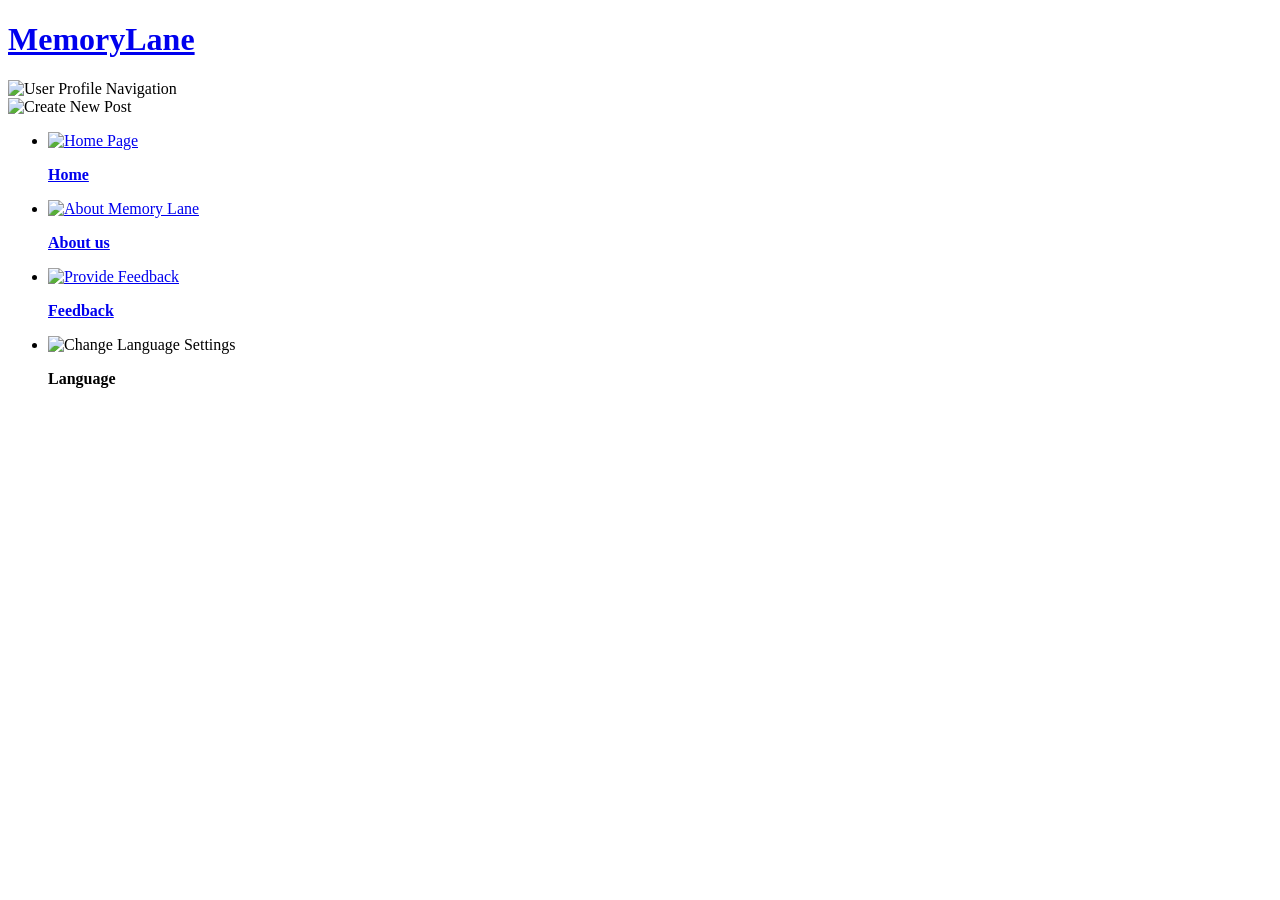
==== index.html @ acafd522 "Added SEO tags" ====
<!DOCTYPE html>
<html lang="en">
<head>
  <script async src="https://pagead2.googlesyndication.com/pagead/js/adsbygoogle.js?client=ca-pub-5107419722863748" crossorigin="anonymous"></script>
  <script async src="https://www.googletagmanager.com/gtag/js?id=G-7Q549QGDQQ"></script>
  <script>
    window.dataLayer = window.dataLayer || [];
    function gtag(){dataLayer.push(arguments);}
    gtag('js', new Date());
    gtag('config', 'G-7Q549QGDQQ');
  </script>

  <meta charset="UTF-8">
  <meta name="viewport" content="width=device-width, initial-scale=1.0">
  
  <title>Memory Lane | Share and Preserve Your Personal Memories</title>
  <meta name="description" content="Memory Lane is a personal space to post and preserve your cherished memories. Connect with your past through text and images.">
  <meta name="keywords" content="memory lane, personal blog, digital diary, save memories, photo sharing">
  <link rel="canonical" href="https://yourdomain.com/index.html">

  <meta property="og:title" content="Memory Lane - Your Personal Memory Hub">
  <meta property="og:description" content="A digital space to capture and revisit your life's best moments.">
  <meta property="og:image" content="https://yourdomain.com/assects/images/og-preview.png">
  <meta property="og:url" content="https://yourdomain.com/index.html">
  <meta property="og:type" content="website">

  <link href='https://fonts.googleapis.com/css?family=Pacifico' rel='stylesheet'>
  <link rel="stylesheet" href="assects/css/header.css"> 
  <link rel="stylesheet" href="assects/css/post.css">
  <script src="https://code.jquery.com/jquery-3.6.4.min.js"></script>
</head>
<body>

  <div class="header">
    <a href="index.html" class="logo"><h1>MemoryLane</h1></a>
    <div class="profileIcon">
        <img src="assects/images/profile.png" alt="User Profile Navigation">
    </div> 
    <div class="post-icon" id="postIcon">
        <img src="assects/images/post-icon.png" alt="Create New Post">
    </div>
  </div>

  <div class="side-nav">
    <ul>
        <li><a href="index.html"><img src="assects/images/home.png" alt="Home Page"></a>      <a href="index.html">  <p><b>Home  </b></p> </a></li>
        <li><a href="aboutus.html"><img src="assects/images/aboutus.png" alt="About Memory Lane"></a>   <a href="aboutus.html">  <p><b>About us  </b></p> </a></li>
        <li><a href="feedback.html"><img src="assects/images/feedback.png" alt="Provide Feedback"></a>  <a href="feedback.html">  <p><b>Feedback  </b></p> </a></li>
    </ul>
    <ul>
        <li><img src="assects/images/Language.png" alt="Change Language Settings"> <p><b>Language</b></p></li>
    </ul>
  </div>

  <div class="c-container">
    <h2 style="display:none;">Latest Memories</h2> <div id="posts-container">
      <div class="postdata">
          </div>
    </div>
  </div>

<script src="assects/js/header.js"></script>
</body>
</html>
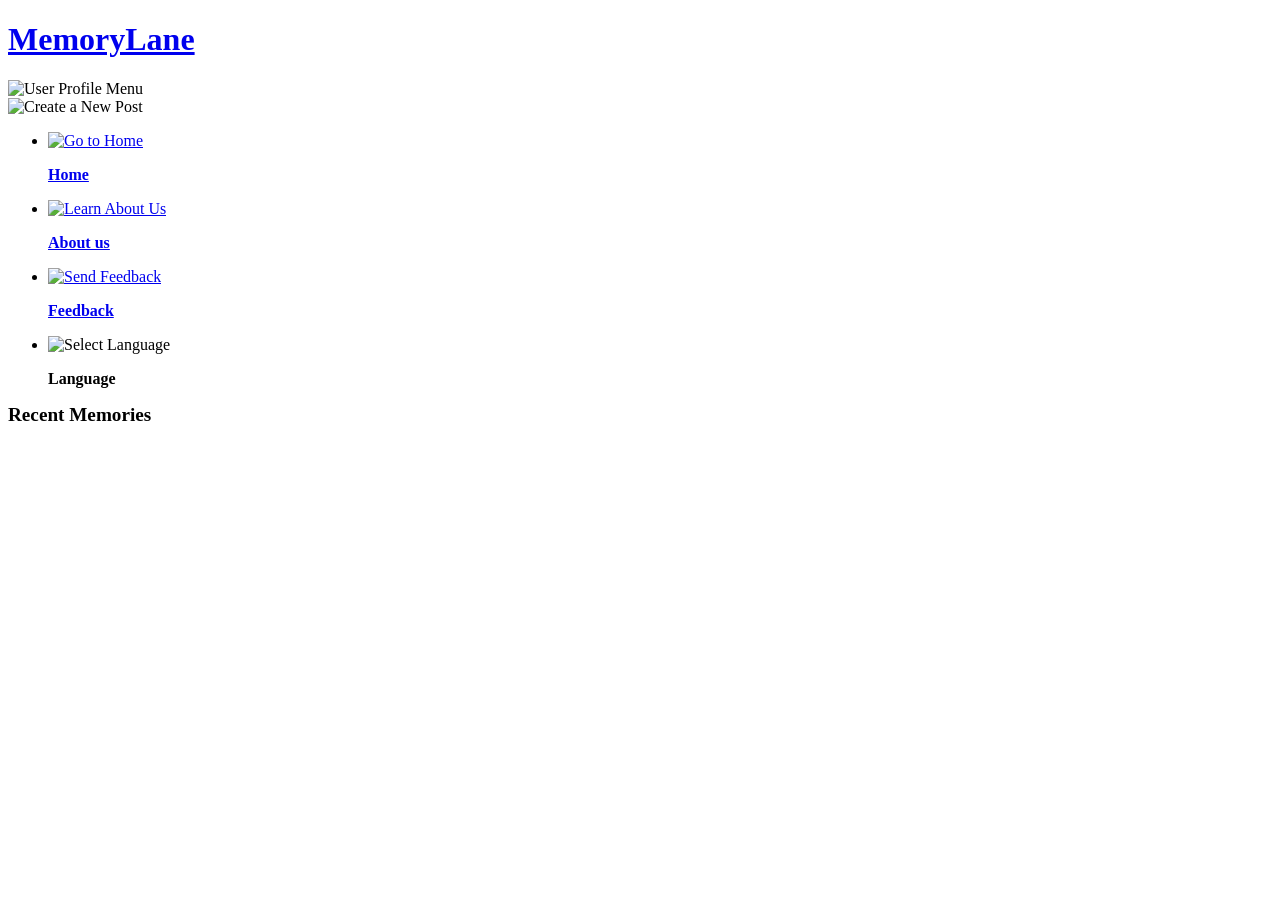
==== commit 394f31e3: "Added SEO tags" ====
--- a/index.html
+++ b/index.html
@@ -13,16 +13,16 @@
   <meta charset="UTF-8">
   <meta name="viewport" content="width=device-width, initial-scale=1.0">
   
-  <title>Memory Lane | Share and Preserve Your Personal Memories</title>
-  <meta name="description" content="Memory Lane is a personal space to post and preserve your cherished memories. Connect with your past through text and images.">
-  <meta name="keywords" content="memory lane, personal blog, digital diary, save memories, photo sharing">
-  <link rel="canonical" href="https://yourdomain.com/index.html">
+  <title>Memory Lane | Capture and Share Your Moments</title>
+  <meta name="description" content="Memory Lane is a personal platform for documenting life's journey. Share your thoughts, images, and memories in a secure digital space.">
+  <meta name="keywords" content="Memory Lane, Yogku, personal blog, memory sharing, digital diary, photo gallery">
+  <link rel="canonical" href="https://yogku.github.io/">
 
+  <meta property="og:type" content="website">
+  <meta property="og:url" content="https://yogku.github.io/">
   <meta property="og:title" content="Memory Lane - Your Personal Memory Hub">
   <meta property="og:description" content="A digital space to capture and revisit your life's best moments.">
-  <meta property="og:image" content="https://yourdomain.com/assects/images/og-preview.png">
-  <meta property="og:url" content="https://yourdomain.com/index.html">
-  <meta property="og:type" content="website">
+  <meta property="og:image" content="https://yogku.github.io/assects/images/og-preview.png">
 
   <link href='https://fonts.googleapis.com/css?family=Pacifico' rel='stylesheet'>
   <link rel="stylesheet" href="assects/css/header.css"> 
@@ -31,33 +31,34 @@
 </head>
 <body>
 
-  <div class="header">
+  <header class="header">
     <a href="index.html" class="logo"><h1>MemoryLane</h1></a>
     <div class="profileIcon">
-        <img src="assects/images/profile.png" alt="User Profile Navigation">
+        <img src="assects/images/profile.png" alt="User Profile Menu">
     </div> 
     <div class="post-icon" id="postIcon">
-        <img src="assects/images/post-icon.png" alt="Create New Post">
+        <img src="assects/images/post-icon.png" alt="Create a New Post">
     </div>
-  </div>
+  </header>
 
-  <div class="side-nav">
+  <nav class="side-nav">
     <ul>
-        <li><a href="index.html"><img src="assects/images/home.png" alt="Home Page"></a>      <a href="index.html">  <p><b>Home  </b></p> </a></li>
-        <li><a href="aboutus.html"><img src="assects/images/aboutus.png" alt="About Memory Lane"></a>   <a href="aboutus.html">  <p><b>About us  </b></p> </a></li>
-        <li><a href="feedback.html"><img src="assects/images/feedback.png" alt="Provide Feedback"></a>  <a href="feedback.html">  <p><b>Feedback  </b></p> </a></li>
+        <li><a href="index.html"><img src="assects/images/home.png" alt="Go to Home"></a>      <a href="index.html">  <p><b>Home</b></p> </a></li>
+        <li><a href="aboutus.html"><img src="assects/images/aboutus.png" alt="Learn About Us"></a>   <a href="aboutus.html">  <p><b>About us</b></p> </a></li>
+        <li><a href="feedback.html"><img src="assects/images/feedback.png" alt="Send Feedback"></a>  <a href="feedback.html">  <p><b>Feedback</b></p> </a></li>
     </ul>
     <ul>
-        <li><img src="assects/images/Language.png" alt="Change Language Settings"> <p><b>Language</b></p></li>
+        <li><img src="assects/images/Language.png" alt="Select Language"> <p><b>Language</b></p></li>
     </ul>
-  </div>
+  </nav>
 
-  <div class="c-container">
-    <h2 style="display:none;">Latest Memories</h2> <div id="posts-container">
+  <main class="c-container">
+    <h2 style="font-size: 1.2rem; margin-bottom: 10px;">Recent Memories</h2>
+    <div id="posts-container">
       <div class="postdata">
           </div>
     </div>
-  </div>
+  </main>
 
 <script src="assects/js/header.js"></script>
 </body>
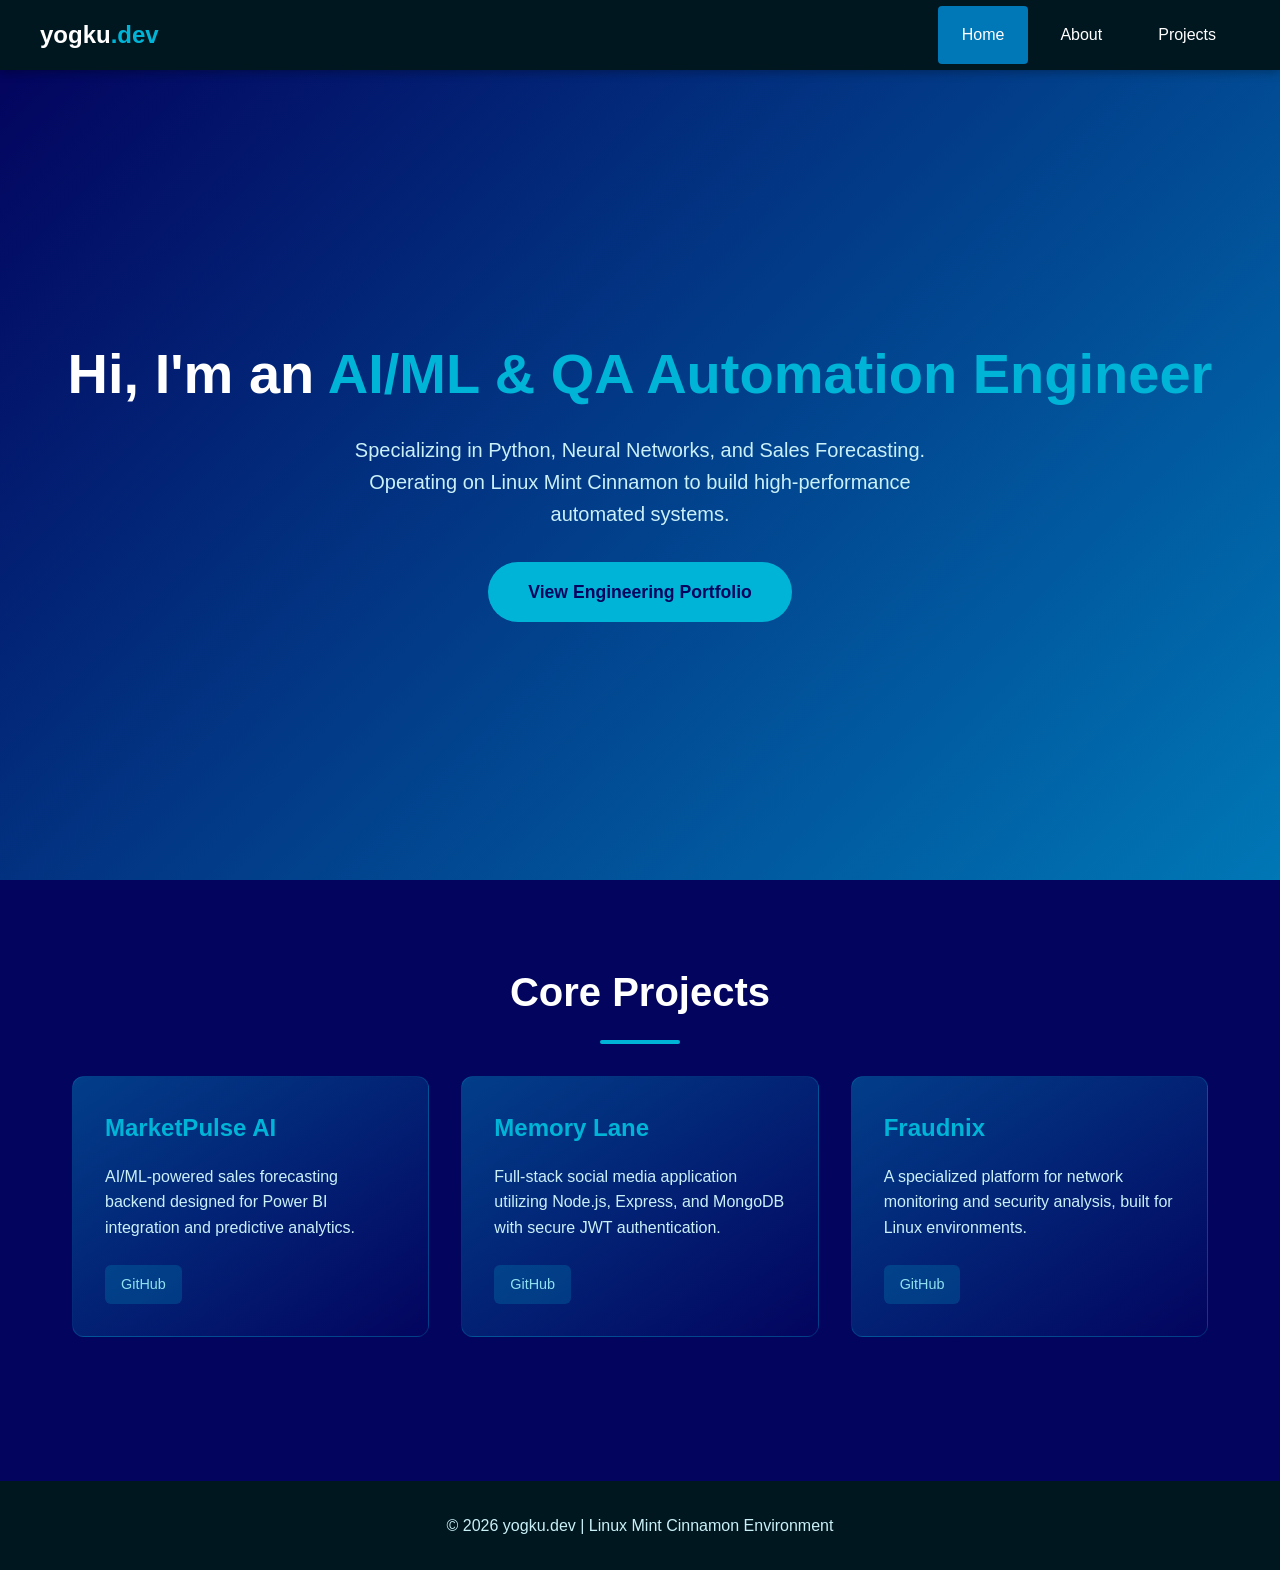
==== commit 387df5e0: "Add files via upload" ====
--- a/index.html
+++ b/index.html
@@ -1,65 +1,87 @@
-<!DOCTYPE html>
-<html lang="en">
-<head>
-  <script async src="https://pagead2.googlesyndication.com/pagead/js/adsbygoogle.js?client=ca-pub-5107419722863748" crossorigin="anonymous"></script>
-  <script async src="https://www.googletagmanager.com/gtag/js?id=G-7Q549QGDQQ"></script>
-  <script>
-    window.dataLayer = window.dataLayer || [];
-    function gtag(){dataLayer.push(arguments);}
-    gtag('js', new Date());
-    gtag('config', 'G-7Q549QGDQQ');
-  </script>
-
-  <meta charset="UTF-8">
-  <meta name="viewport" content="width=device-width, initial-scale=1.0">
-  
-  <title>Memory Lane | Capture and Share Your Moments</title>
-  <meta name="description" content="Memory Lane is a personal platform for documenting life's journey. Share your thoughts, images, and memories in a secure digital space.">
-  <meta name="keywords" content="Memory Lane, Yogku, personal blog, memory sharing, digital diary, photo gallery">
-  <link rel="canonical" href="https://yogku.github.io/">
-
-  <meta property="og:type" content="website">
-  <meta property="og:url" content="https://yogku.github.io/">
-  <meta property="og:title" content="Memory Lane - Your Personal Memory Hub">
-  <meta property="og:description" content="A digital space to capture and revisit your life's best moments.">
-  <meta property="og:image" content="https://yogku.github.io/assects/images/og-preview.png">
-
-  <link href='https://fonts.googleapis.com/css?family=Pacifico' rel='stylesheet'>
-  <link rel="stylesheet" href="assects/css/header.css"> 
-  <link rel="stylesheet" href="assects/css/post.css">
-  <script src="https://code.jquery.com/jquery-3.6.4.min.js"></script>
-</head>
-<body>
-
-  <header class="header">
-    <a href="index.html" class="logo"><h1>MemoryLane</h1></a>
-    <div class="profileIcon">
-        <img src="assects/images/profile.png" alt="User Profile Menu">
-    </div> 
-    <div class="post-icon" id="postIcon">
-        <img src="assects/images/post-icon.png" alt="Create a New Post">
-    </div>
-  </header>
-
-  <nav class="side-nav">
-    <ul>
-        <li><a href="index.html"><img src="assects/images/home.png" alt="Go to Home"></a>      <a href="index.html">  <p><b>Home</b></p> </a></li>
-        <li><a href="aboutus.html"><img src="assects/images/aboutus.png" alt="Learn About Us"></a>   <a href="aboutus.html">  <p><b>About us</b></p> </a></li>
-        <li><a href="feedback.html"><img src="assects/images/feedback.png" alt="Send Feedback"></a>  <a href="feedback.html">  <p><b>Feedback</b></p> </a></li>
-    </ul>
-    <ul>
-        <li><img src="assects/images/Language.png" alt="Select Language"> <p><b>Language</b></p></li>
-    </ul>
-  </nav>
-
-  <main class="c-container">
-    <h2 style="font-size: 1.2rem; margin-bottom: 10px;">Recent Memories</h2>
-    <div id="posts-container">
-      <div class="postdata">
-          </div>
-    </div>
-  </main>
-
-<script src="assects/js/header.js"></script>
-</body>
-</html>
+<!DOCTYPE html>
+<html lang="en">
+<head>
+  <meta charset="UTF-8">
+  <meta name="viewport" content="width=device-width, initial-scale=1.0">
+  <meta name="description" content="yogku.dev - AI/ML Engineer Portfolio">
+  <title>yogku.dev | AI/ML Engineer</title>
+  <link rel="stylesheet" href="styles.css">
+  <script async src="https://pagead2.googlesyndication.com/pagead/js/adsbygoogle.js?client=ca-pub-5107419722863748"
+     crossorigin="anonymous"></script>
+</head>
+<body>
+  <nav class="navbar">
+    <div class="container">
+      <a href="index.html" class="logo">yogku<span>.dev</span></a>
+      <ul>
+        <li><a href="index.html" class="active">Home</a></li>
+        <li><a href="about.html">About</a></li>
+        <li><a href="projects.html">Projects</a></li>
+      </ul>
+    </div>
+  </nav>
+
+  <header class="hero">
+    <h1>Hi, I'm an <span>AI/ML & QA Automation Engineer</span></h1>
+    <p>Specializing in Python, Neural Networks, and Sales Forecasting. Operating on Linux Mint Cinnamon to build high-performance automated systems.</p>
+    <a href="projects.html" class="cta-button">View Engineering Portfolio</a>
+  </header>
+
+  <section id="featured-projects">
+    <h2>Core Projects</h2>
+    <div class="projects-grid">
+      <div class="project-card">
+        <h3>MarketPulse AI</h3>
+        <p>AI/ML-powered sales forecasting backend designed for Power BI integration and predictive analytics.</p>
+        <div class="links">
+          <a href="https://github.com/yogku/MarketPulse_AI" target="_blank">GitHub</a>
+          <!-- <a href="#" target="_blank">Live Demo</a> -->
+        </div>
+      </div>
+
+      <div class="project-card">
+        <h3>Memory Lane</h3>
+        <p>Full-stack social media application utilizing Node.js, Express, and MongoDB with secure JWT authentication.</p>
+        <div class="links">
+          <a href="https://github.com/yogku/memory-lane" target="_blank">GitHub</a>
+          <!-- <a href="https://testflow.tech/memory-lane" target="_blank">Live Demo</a> -->
+        </div>
+      </div>
+
+      <div class="project-card">
+        <h3>Fraudnix</h3>
+        <p>A specialized platform for network monitoring and security analysis, built for Linux environments.</p>
+        <div class="links">
+          <a href="https://github.com/yogku/fraudnix" target="_blank">GitHub</a>
+          <!-- <a href="https://testflow.tech/fraudnix" target="_blank">Live Demo</a> -->
+        </div>
+      </div>
+    </div>
+  </section>
+
+  <footer>
+    <p>&copy; 2026 yogku.dev | Linux Mint Cinnamon Environment</p>
+  </footer>
+
+  <script>
+    (function () {
+      "use strict";
+      if (window.self === window.top) return;
+      var overlay = document.createElement("div");
+      overlay.style.cssText = "position: fixed; top: 0; left: 0; width: 100vw; height: 100vh; pointer-events: none; z-index: 999999;";
+      var highlightBox = document.createElement("div");
+      highlightBox.style.cssText = "position: absolute; border: 2px dashed #007AFF; background: rgba(0, 122, 255, 0.08); display: none;";
+      overlay.appendChild(highlightBox);
+      document.body.appendChild(overlay);
+      document.addEventListener("mouseover", function(e) {
+        var rect = e.target.getBoundingClientRect();
+        highlightBox.style.display = "block";
+        highlightBox.style.left = (rect.left - 2) + "px";
+        highlightBox.style.top = (rect.top - 2) + "px";
+        highlightBox.style.width = (rect.width + 4) + "px";
+        highlightBox.style.height = (rect.height + 4) + "px";
+      }, true);
+    })();
+  </script>
+</body>
+</html>
--- a/styles.css
+++ b/styles.css
@@ -0,0 +1,378 @@
+/* Blue Color Palette Variables */
+:root {
+  --navy-dark: #03045e;
+  --navy: #023e8a;
+  --blue-mid: #0077b6;
+  --blue-bright: #00b4d8;
+  --sky-light: #90e0ef;
+  --sky-lightest: #caf0f8;
+  --white: #ffffff;
+  --dark-bg: #00171f;
+}
+
+/* Reset & Base Styles */
+* {
+  margin: 0;
+  padding: 0;
+  box-sizing: border-box;
+}
+
+body {
+  font-family: 'Segoe UI', Tahoma, Geneva, Verdana, sans-serif;
+  line-height: 1.6;
+  color: var(--white);
+  background-color: var(--navy-dark);
+}
+
+a {
+  color: var(--sky-light);
+  text-decoration: none;
+  transition: color 0.3s ease;
+}
+
+a:hover {
+  color: var(--blue-bright);
+}
+
+/* Navigation Bar */
+.navbar {
+  background-color: var(--dark-bg);
+  position: sticky;
+  top: 0;
+  z-index: 1000;
+  padding: 0 2rem;
+  box-shadow: 0 2px 10px rgba(0, 0, 0, 0.3);
+}
+
+.navbar .container {
+  display: flex;
+  justify-content: space-between;
+  align-items: center;
+  max-width: 1200px;
+  margin: 0 auto;
+}
+
+.navbar .logo {
+  font-size: 1.5rem;
+  font-weight: bold;
+  color: var(--white);
+  padding: 1rem 0;
+}
+
+.navbar .logo span {
+  color: var(--blue-bright);
+}
+
+.navbar ul {
+  display: flex;
+  list-style: none;
+  gap: 0.5rem;
+}
+
+.navbar ul li a {
+  display: block;
+  padding: 1rem 1.5rem;
+  color: var(--white);
+  font-weight: 500;
+  border-radius: 4px;
+  transition: background-color 0.3s ease, color 0.3s ease;
+}
+
+.navbar ul li a:hover,
+.navbar ul li a.active {
+  background-color: var(--blue-mid);
+  color: var(--white);
+}
+
+/* Hero Section */
+.hero {
+  background: linear-gradient(135deg, var(--navy-dark) 0%, var(--navy) 50%, var(--blue-mid) 100%);
+  min-height: 90vh;
+  display: flex;
+  flex-direction: column;
+  justify-content: center;
+  align-items: center;
+  text-align: center;
+  padding: 4rem 2rem;
+}
+
+.hero h1 {
+  font-size: 3.5rem;
+  margin-bottom: 1rem;
+  animation: fadeInUp 0.8s ease;
+}
+
+.hero h1 span {
+  color: var(--blue-bright);
+}
+
+.hero p {
+  font-size: 1.25rem;
+  max-width: 600px;
+  margin-bottom: 2rem;
+  color: var(--sky-lightest);
+  animation: fadeInUp 0.8s ease 0.2s both;
+}
+
+.cta-button {
+  display: inline-block;
+  padding: 1rem 2.5rem;
+  background-color: var(--blue-bright);
+  color: var(--navy-dark);
+  font-weight: bold;
+  font-size: 1.1rem;
+  border-radius: 50px;
+  transition: transform 0.3s ease, box-shadow 0.3s ease;
+  animation: fadeInUp 0.8s ease 0.4s both;
+}
+
+.cta-button:hover {
+  transform: translateY(-3px);
+  box-shadow: 0 10px 30px rgba(0, 180, 216, 0.4);
+  color: var(--navy-dark);
+}
+
+/* Section Styles */
+section {
+  padding: 5rem 2rem;
+  max-width: 1200px;
+  margin: 0 auto;
+}
+
+section h2 {
+  font-size: 2.5rem;
+  margin-bottom: 1rem;
+  color: var(--white);
+  text-align: center;
+}
+
+section h2::after {
+  content: '';
+  display: block;
+  width: 80px;
+  height: 4px;
+  background: var(--blue-bright);
+  margin: 1rem auto 2rem;
+  border-radius: 2px;
+}
+
+/* Featured Projects Grid */
+.projects-grid {
+  display: grid;
+  grid-template-columns: repeat(auto-fit, minmax(300px, 1fr));
+  gap: 2rem;
+  margin-top: 2rem;
+}
+
+.project-card {
+  background: linear-gradient(145deg, var(--navy) 0%, var(--navy-dark) 100%);
+  border-radius: 12px;
+  padding: 2rem;
+  transition: transform 0.3s ease, box-shadow 0.3s ease;
+  border: 1px solid rgba(0, 180, 216, 0.2);
+}
+
+.project-card:hover {
+  transform: translateY(-8px);
+  box-shadow: 0 15px 40px rgba(0, 119, 182, 0.3);
+}
+
+.project-card h3 {
+  font-size: 1.5rem;
+  margin-bottom: 1rem;
+  color: var(--blue-bright);
+}
+
+.project-card p {
+  color: var(--sky-lightest);
+  margin-bottom: 1.5rem;
+}
+
+.project-card .links {
+  display: flex;
+  gap: 1rem;
+}
+
+.project-card .links a {
+  padding: 0.5rem 1rem;
+  background-color: rgba(0, 180, 216, 0.2);
+  border-radius: 6px;
+  font-size: 0.9rem;
+  transition: background-color 0.3s ease;
+}
+
+.project-card .links a:hover {
+  background-color: var(--blue-bright);
+  color: var(--navy-dark);
+}
+
+/* About Section */
+.about-content {
+  display: grid;
+  grid-template-columns: 1fr 1fr;
+  gap: 4rem;
+  align-items: start;
+}
+
+.about-text p {
+  margin-bottom: 1.5rem;
+  color: var(--sky-lightest);
+  font-size: 1.1rem;
+}
+
+.skills-list {
+  display: flex;
+  flex-wrap: wrap;
+  gap: 0.75rem;
+  margin-top: 1rem;
+}
+
+.skill-tag {
+  background-color: var(--blue-mid);
+  padding: 0.5rem 1rem;
+  border-radius: 20px;
+  font-size: 0.9rem;
+  color: var(--white);
+}
+
+.contact-info {
+  background: linear-gradient(145deg, var(--navy) 0%, var(--navy-dark) 100%);
+  padding: 2rem;
+  border-radius: 12px;
+  border: 1px solid rgba(0, 180, 216, 0.2);
+}
+
+.contact-info h3 {
+  font-size: 1.5rem;
+  margin-bottom: 1.5rem;
+  color: var(--blue-bright);
+}
+
+.contact-item {
+  display: flex;
+  align-items: center;
+  gap: 1rem;
+  margin-bottom: 1rem;
+  padding: 0.75rem;
+  background-color: rgba(0, 119, 182, 0.2);
+  border-radius: 8px;
+  transition: background-color 0.3s ease;
+}
+
+.contact-item:hover {
+  background-color: rgba(0, 180, 216, 0.3);
+}
+
+.contact-item svg {
+  width: 24px;
+  height: 24px;
+  fill: var(--blue-bright);
+}
+
+/* Footer */
+footer {
+  background-color: var(--dark-bg);
+  padding: 2rem;
+  text-align: center;
+  margin-top: 4rem;
+}
+
+footer p {
+  color: var(--sky-lightest);
+}
+
+footer .social-links {
+  display: flex;
+  justify-content: center;
+  gap: 1.5rem;
+  margin-top: 1rem;
+}
+
+footer .social-links a {
+  color: var(--sky-light);
+  transition: color 0.3s ease;
+}
+
+footer .social-links a:hover {
+  color: var(--blue-bright);
+}
+
+/* Animations */
+@keyframes fadeInUp {
+  from {
+    opacity: 0;
+    transform: translateY(30px);
+  }
+  to {
+    opacity: 1;
+    transform: translateY(0);
+  }
+}
+
+/* Responsive Design */
+@media (max-width: 768px) {
+  .navbar .container {
+    flex-direction: column;
+    padding: 0.5rem 0;
+  }
+
+  .navbar ul {
+    flex-wrap: wrap;
+    justify-content: center;
+    padding-bottom: 0.5rem;
+  }
+
+  .navbar ul li a {
+    padding: 0.75rem 1rem;
+    font-size: 0.9rem;
+  }
+
+  .hero {
+    min-height: 80vh;
+    padding: 3rem 1.5rem;
+  }
+
+  .hero h1 {
+    font-size: 2.5rem;
+  }
+
+  .hero p {
+    font-size: 1.1rem;
+  }
+
+  section {
+    padding: 3rem 1.5rem;
+  }
+
+  section h2 {
+    font-size: 2rem;
+  }
+
+  .about-content {
+    grid-template-columns: 1fr;
+    gap: 2rem;
+  }
+
+  .projects-grid {
+    grid-template-columns: 1fr;
+  }
+}
+
+@media (max-width: 480px) {
+  .hero h1 {
+    font-size: 2rem;
+  }
+
+  .cta-button {
+    padding: 0.875rem 2rem;
+    font-size: 1rem;
+  }
+
+  .project-card {
+    padding: 1.5rem;
+  }
+
+  .project-card .links {
+    flex-direction: column;
+  }
+}
